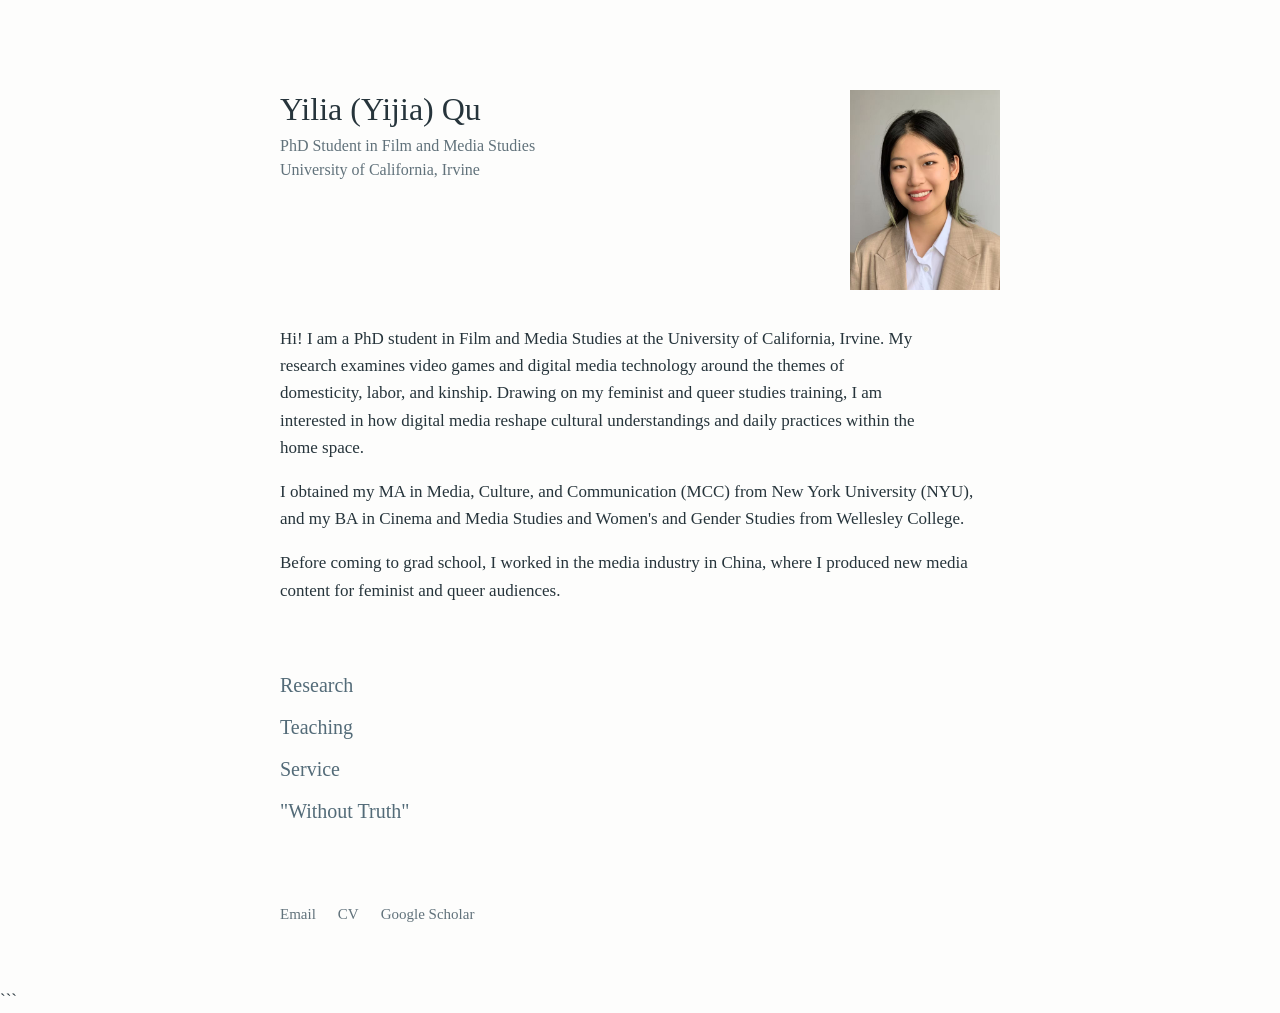
==== index.html @ d5902e28 "Add files via upload" ====
<!DOCTYPE html>
<html lang="en">
<head>
    <meta charset="UTF-8">
    <meta name="viewport" content="width=device-width, initial-scale=1.0">
    <title>Yilia (Yijia) Qu</title>
    <link rel="stylesheet" href="style.css">
</head>

<body>

   
<main class="container">
<header class="intro">

    <div class="intro-top">
        <div class="intro-text">
            <h1>Yilia (Yijia) Qu</h1>

            <p class="affiliation">
                PhD Student in Film and Media Studies<br>
                University of California, Irvine
            </p>
        </div>

        <img src="headshot.jpg" alt="Yilia (Yijia) Qu" class="profile-photo">
    </div>
        <p class="bio">
            Hi! I am a PhD student in Film and Media Studies at the University
            of California, Irvine. My research examines video games and digital
            media technology around the themes of domesticity, labor, and kinship.
            Drawing on my feminist and queer studies training, I am interested in
            how digital media reshape cultural understandings and daily practices
            within the home space.
        </p>

        <p class="background">
            I obtained my MA in Media, Culture, and Communication (MCC) from
            New York University (NYU), and my BA in Cinema and Media Studies and
            Women's and Gender Studies from Wellesley College.
        </p>

        <p class="background">
            Before coming to grad school, I worked in the media industry in China,
            where I produced new media content for feminist and queer audiences.
        </p>
    </header>


        <nav class="main-nav">
            <a href="research.html">Research</a>
            <a href="teaching.html">Teaching</a>
            <a href="service.html">Service</a>
            <a href="without-truth.html">"Without Truth"</a>
        </nav>


        <footer>
            <a href="mailto:yijiaq3@uci.edu">Email</a>
            <a href="Yilia Yijia Qu CV_Aug 2026.pdf">CV</a>
            <a href="https://scholar.google.com/citations?hl=en&authuser=1&user=bK3-FWwAAAAJ">Google Scholar</a>
        </footer>

    </main>

</body>
</html>
```
---- style.css ----
```css
/* --------------------------------
   Basic settings
-------------------------------- */

* {
    box-sizing: border-box;
}

body {
    margin: 0;
    background: #fdfdfc;
    color: #26343b;
    font-family: Georgia, "Times New Roman", serif;
    font-size: 17px;
    line-height: 1.6;
}


/* --------------------------------
   Main container
-------------------------------- */

.container {
    width: 90%;
    max-width: 720px;
    margin: 0 auto;
    padding: 90px 0 60px;
}


/* --------------------------------
   Introduction
-------------------------------- */

.intro h1 {
    margin: 0 0 6px;
    font-size: 32px;
    font-weight: normal;
    line-height: 1.2;
}

.affiliation {
    margin: 0;
    color: #61727b;
    font-size: 16px;
    line-height: 1.5;
}

.bio {
    max-width: 650px;
    margin-top: 35px;
    margin-bottom: 0;
}
.intro-top {
    display: flex;
    justify-content: space-between;
    align-items: flex-start;
    gap: 40px;
}

.intro-text {
    flex: 1;
}

.profile-photo {
    width: 150px;
    height: auto;
    display: block;
}

/* --------------------------------
   Main navigation
-------------------------------- */

.main-nav {
    display: flex;
    flex-direction: column;
    margin-top: 65px;
    gap: 10px;
}

.main-nav a {
    color: #536b78;
    font-size: 20px;
    text-decoration: none;
}

.main-nav a:hover {
    color: #26343b;
    text-decoration: underline;
}

/* --------------------------------
   Footer
-------------------------------- */

footer {
    display: flex;
    gap: 22px;
    margin-top: 75px;
    font-size: 15px;
}

footer a {
    color: #61727b;
    text-decoration: none;
}

footer a:hover {
    color: #26343b;
    text-decoration: underline;
}

/* --------------------------------
   Mobile
-------------------------------- */

@media (max-width: 600px) {

    .container {
        width: 88%;
        padding-top: 55px;
    }

    .intro h1 {
        font-size: 28px;
    }

    body {
        font-size: 16px;
    }

    .main-nav {
        margin-top: 50px;
    }

    footer {
        margin-top: 60px;
    }
}
```
```css
/* --------------------------------
   Research page
-------------------------------- */

.page-header {
    margin-bottom: 80px;
}

.page-header  {
    color: #61727b;
    text-decoration: none;
}

.page-header h1 {
    margin: 0 0 15px;
    font-size: 32px;
    font-weight: bold;
    line-height: 1.2;
}

.page-header a {
    color: #61727b;
    font-size: 15px;
    text-decoration: none;
}

.page-header a:hover {
    text-decoration: underline;
}

.research-section {
    margin-bottom: 25px;
}

.research-section h2 {
    margin: 0 0 20px;
    font-size: 20px;
    font-weight: bold;
}


.research-section h2 {
    color: #61727b;
    text-decoration: none;
}

.research-section p {
    margin: 0;
    max-width: 650px;
}


```
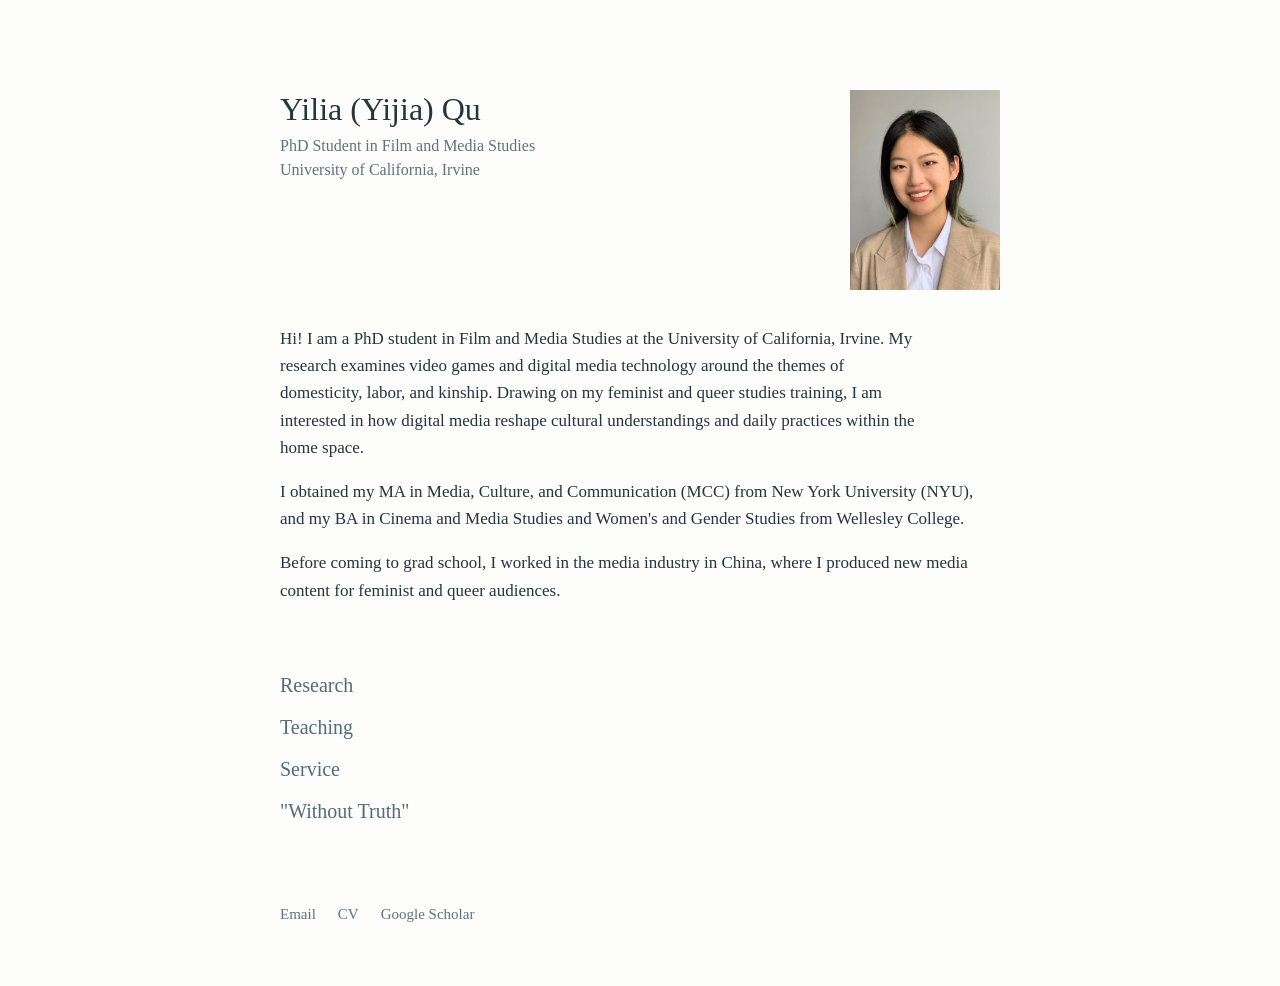
==== commit 536bba67: "Update index.html" ====
--- a/index.html
+++ b/index.html
@@ -65,4 +65,4 @@
 
 </body>
 </html>
-```
+
